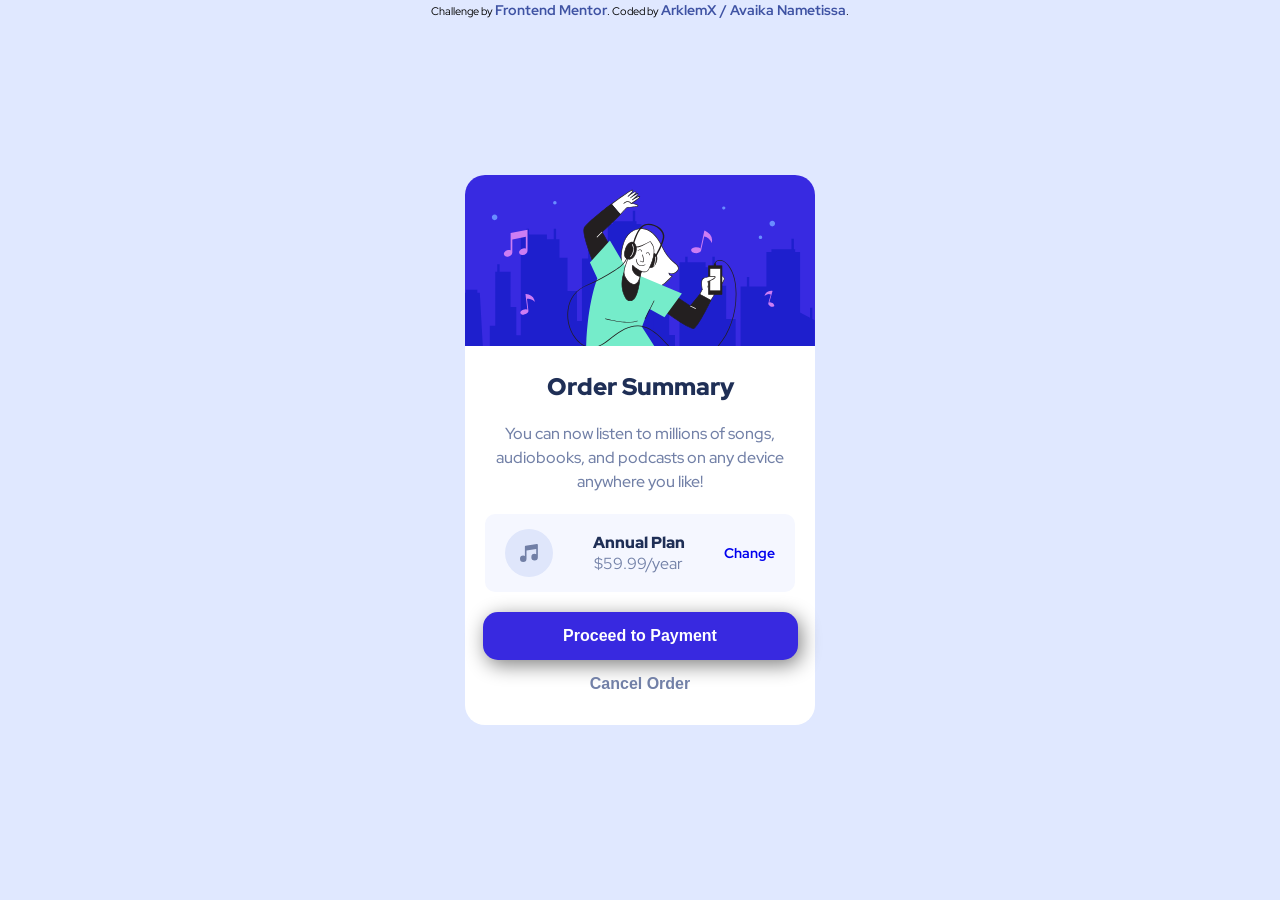
==== solution.html @ 1d9cc926 "Add index.php" ====
<!DOCTYPE html>
<html lang="en">
<head>
  <meta charset="UTF-8">
  <meta name="viewport" content="width=device-width, initial-scale=1.0"> <!-- displays site properly based on user's device -->

  <link rel="icon" type="image/png" sizes="32x32" href="./images/favicon-32x32.png">
  <link rel="stylesheet" href="style.css">

  <title>Frontend Mentor | Order summary card</title>

</head>
<body>

  <div class="card">

    <img src="./images/illustration-hero.svg" alt="illustration-hero">

    <div class="text">

      <h2 class="great-text">Order Summary</h2>
      <p>You can now listen to millions of songs, audiobooks, and podcasts on any 
        device anywhere you like!</p>
        
    </div>
  
    <div class="pricing">
      <img class="icon-music" src="./images/icon-music.svg" alt="icon-music">

      <div>
        <span class="great-text">Annual Plan</span>
        <span class="price">$59.99/year</span>
      </div>
      <a href="#">Change</a>
    </div>
  
    <a href="#"><button class="btn btn-proceed">Proceed to Payment</button></a>
    <a href="#"><button class="btn btn-cancel">Cancel Order</button></a>
  </div>
  
  <div class="attribution">
    Challenge by <a href="https://www.frontendmentor.io?ref=challenge" target="_blank">Frontend Mentor</a>. 
    Coded by <a href="#">ArklemX / Avaika Nametissa</a>.
  </div>
</body>
</html>
---- style.css ----
@import url('https://fonts.googleapis.com/css2?family=Red+Hat+Display:wght@500;700;900&display=swap');
:root{
    /* PRIMARY COLORS*/
    --pale-blue : hsl(225, 100%, 94%);
    --bright-blue : hsl(245, 75%, 52%);

    /* NEUTRAL COLORS */
    --very-pale-blue : hsl(225, 100%, 98%);
    --desaturated-blue : hsl(224, 23%, 55%);
    --dark-blue : hsl(223, 47%, 23%);

    --font : 'Red Hat Display', sans-serif;
}

body{
    background-color: var(--pale-blue);
    text-align: center;
    font-family: var(--font);
    font-size: 1rem;
    margin: 0;
}

img{
    width: 100%;
    margin: 0;
    border-radius: 20px 20px 0 0;
}

.text{
    margin: 0 20px;
}

p{
    font-weight: 500;
    color: var(--desaturated-blue);
    line-height: 1.5rem;
}

a{
    font-weight: 700;
    font-size: 0.9rem;
    text-decoration: none;
}

.pricing{
    background-color: var(--very-pale-blue);
    display: flex;
    flex-direction: row;
    align-items: center;
    justify-content: space-around;
    padding: 15px 20px;
    margin: 20px;
    border-radius: 10px;
}

.great-text{
    color: var(--dark-blue);
    font-weight: 900;
}

.price{
    color: var(--desaturated-blue);
}
.icon-music{
    width: 50px;
}

.card{
    background-color: white;
  margin: 0 auto;
  width: 350px;
  border-radius: 20px;
  height: 550px;

  /* center on the screen */
  position: fixed;
  top: 50%;
  left: 50%;
  /* bring your own prefixes */
  transform: translate(-50%, -50%);
}

.btn {
    display: block;
    width: 90%;
    margin: 0 auto;
    padding: 15px;
    border-radius: 15px;
    border: 0 ;
    font-size: 1rem;
    font-weight: 700;
}

.btn-proceed{
    background-color: var(--bright-blue);
    color: white;
    box-shadow: 3px 5px 20px grey;
}

.btn-proceed:hover{
    background-color: var(--desaturated-blue);
}

.btn-cancel{
    background-color: transparent;
    color: var(--desaturated-blue);
}

.btn-cancel:hover{
    color: var(--dark-blue);
}

.attribution { 
    font-size: 11px;
    text-align: center; 
    position: relative;
    text-align: center;
    top: 0;
}
.attribution a {
     color: hsl(228, 45%, 44%);
}
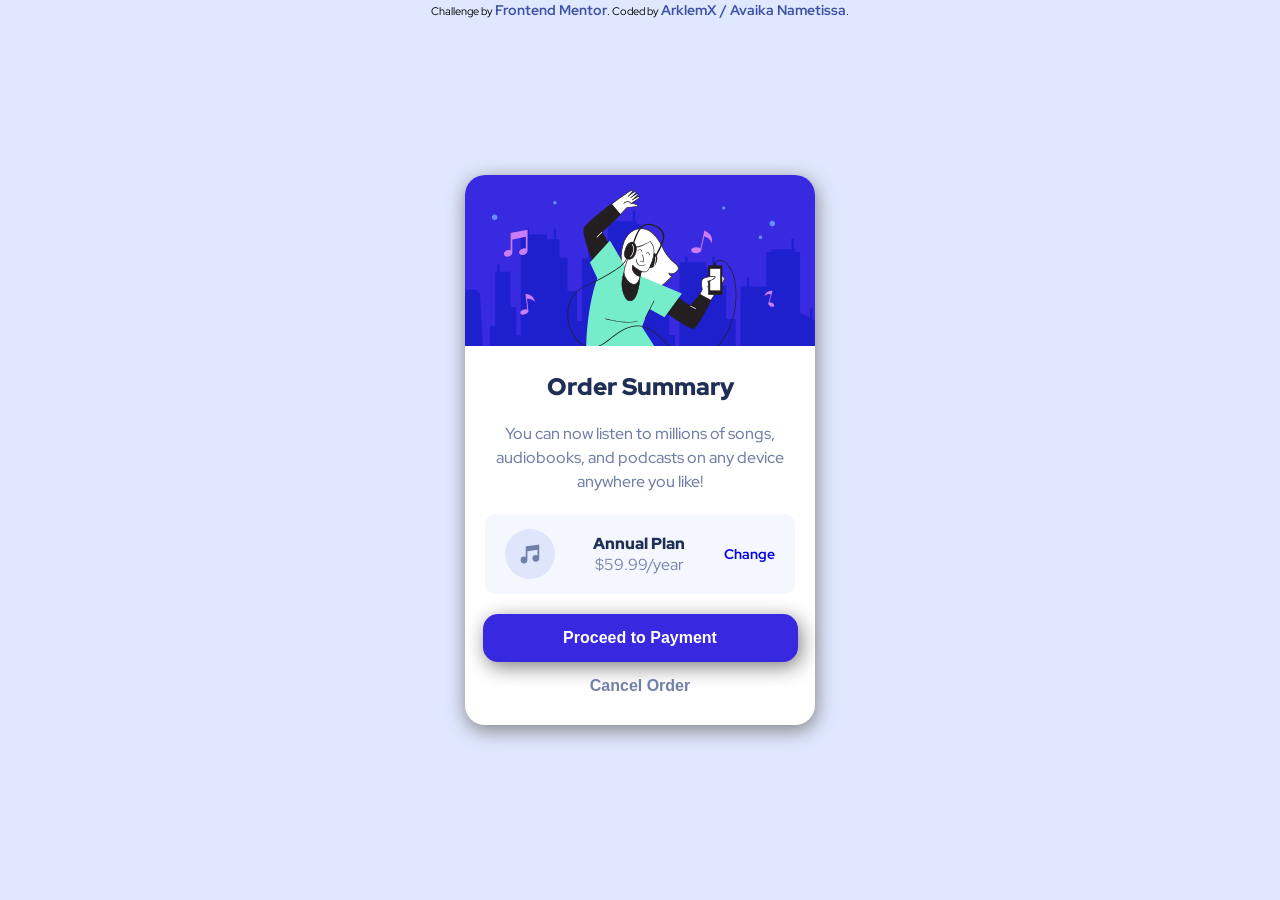
==== commit 69ece135: "Add some links" ====
--- a/solution.html
+++ b/solution.html
@@ -40,7 +40,7 @@
   
   <div class="attribution">
     Challenge by <a href="https://www.frontendmentor.io?ref=challenge" target="_blank">Frontend Mentor</a>. 
-    Coded by <a href="#">ArklemX / Avaika Nametissa</a>.
+    Coded by <a href="https://github.com/ArklemX">ArklemX / Avaika Nametissa</a>.
   </div>
 </body>
 </html>
--- a/style.css
+++ b/style.css
@@ -62,7 +62,7 @@
     color: var(--desaturated-blue);
 }
 .icon-music{
-    width: 50px;
+    width: 20%;
 }
 
 .card{
@@ -71,6 +71,7 @@
   width: 350px;
   border-radius: 20px;
   height: 550px;
+  box-shadow: 1px 5px 20px grey;
 
   /* center on the screen */
   position: fixed;
@@ -89,6 +90,10 @@
     border: 0 ;
     font-size: 1rem;
     font-weight: 700;
+}
+
+.btn:hover{
+    cursor: pointer;
 }
 
 .btn-proceed{
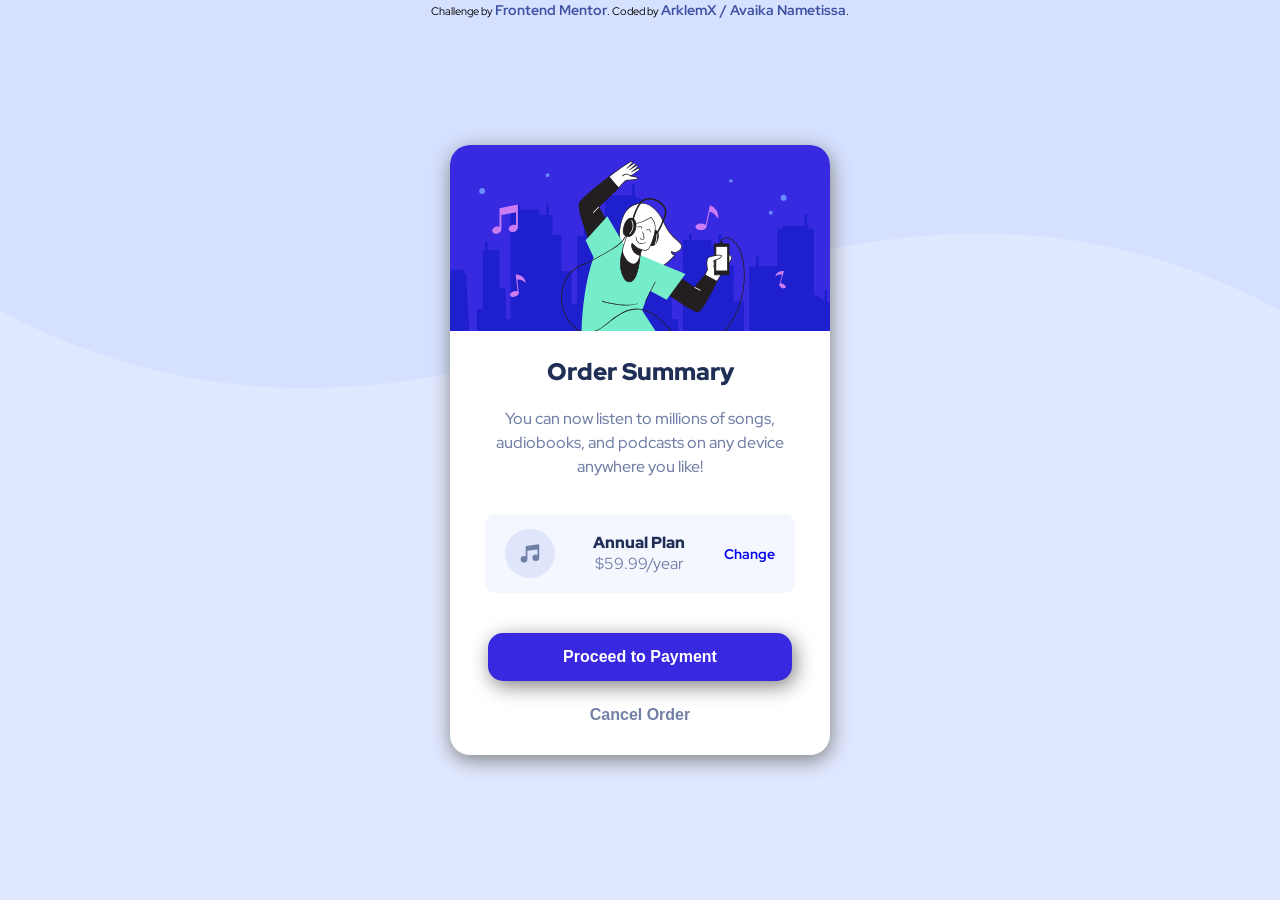
==== commit 816c4cab: "Add Backgound img" ====
--- a/solution.html
+++ b/solution.html
@@ -34,8 +34,10 @@
       <a href="#">Change</a>
     </div>
   
-    <a href="#"><button class="btn btn-proceed">Proceed to Payment</button></a>
-    <a href="#"><button class="btn btn-cancel">Cancel Order</button></a>
+    <div>
+      <a href="#"><button class="btn btn-proceed">Proceed to Payment</button></a>
+      <a href="#"><button class="btn btn-cancel">Cancel Order</button></a>
+    </div>
   </div>
   
   <div class="attribution">
--- a/style.css
+++ b/style.css
@@ -18,6 +18,9 @@
     font-family: var(--font);
     font-size: 1rem;
     margin: 0;
+    background-image: url(./images/pattern-background-desktop.svg) ;
+    background-repeat: no-repeat, repeat;
+    background-size: 100%;
 }
 
 img{
@@ -49,7 +52,7 @@
     align-items: center;
     justify-content: space-around;
     padding: 15px 20px;
-    margin: 20px;
+    margin: 35px;
     border-radius: 10px;
 }
 
@@ -68,9 +71,9 @@
 .card{
     background-color: white;
   margin: 0 auto;
-  width: 350px;
+  width: 380px;
   border-radius: 20px;
-  height: 550px;
+  height: 610px;
   box-shadow: 1px 5px 20px grey;
 
   /* center on the screen */
@@ -82,9 +85,8 @@
 }
 
 .btn {
-    display: block;
-    width: 90%;
-    margin: 0 auto;
+    width: 80%;
+    margin: 5px auto;
     padding: 15px;
     border-radius: 15px;
     border: 0 ;
@@ -115,6 +117,18 @@
     color: var(--dark-blue);
 }
 
+@media screen and (max-width : 375px) {
+    body{
+        background-image: url(./images/pattern-background-mobile.svg) ;
+    }
+
+    .card{
+      width: 320px;
+      height: 580px;
+    }
+    
+}
+
 .attribution { 
     font-size: 11px;
     text-align: center; 
